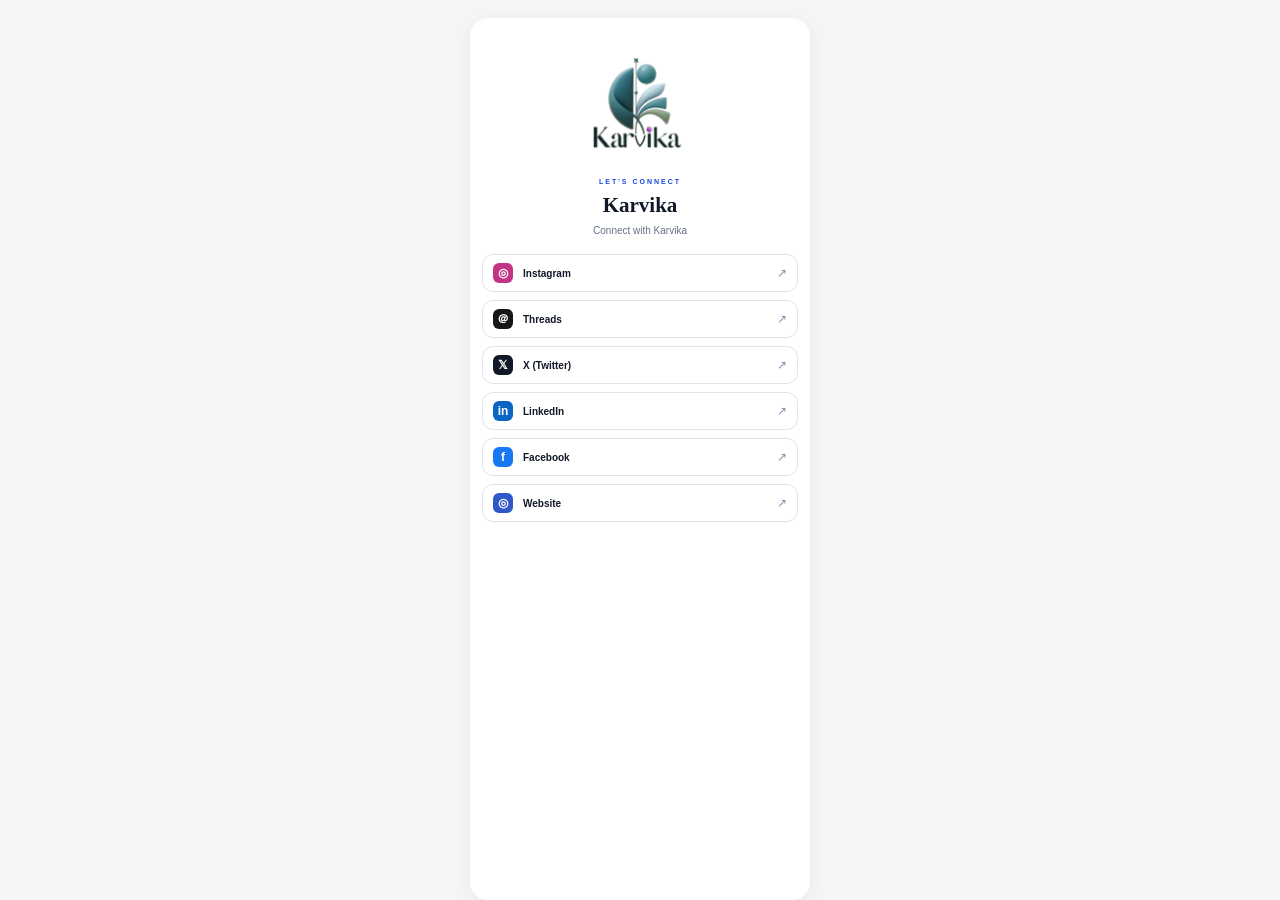
==== connect/index.html @ 9e691771 "Add files via upload" ====
<!doctype html>
<html lang="en">
<head>
  <meta charset="utf-8">
  <meta name="viewport" content="width=device-width, initial-scale=1">
  <meta name="theme-color" content="#ffffff">
  <title>Karvika | Let's Connect</title>
  <link rel="stylesheet" href="styles.css">
</head>
<body>
  <main class="card">
    <img class="logo" src="karvika-logo.png" alt="Karvika">
    <p class="eyebrow">LET'S CONNECT</p>
    <h1>Karvika</h1>
    <p class="subtitle">Connect with Karvika</p>
    <nav class="links" aria-label="Karvika social links">
      <a href="https://www.instagram.com/karvika.official" target="_blank" rel="noopener noreferrer"><span class="ico instagram">◎</span><span>Instagram</span><span class="arrow">↗</span></a>
      <a href="https://www.threads.com/@karvika.official" target="_blank" rel="noopener noreferrer"><span class="ico threads">＠</span><span>Threads</span><span class="arrow">↗</span></a>
      <a href="https://x.com/Karvika_" target="_blank" rel="noopener noreferrer"><span class="ico x">𝕏</span><span>X (Twitter)</span><span class="arrow">↗</span></a>
      <a href="https://www.linkedin.com/company/karvika" target="_blank" rel="noopener noreferrer"><span class="ico linkedin">in</span><span>LinkedIn</span><span class="arrow">↗</span></a>
      <a href="https://www.facebook.com/profile.php?id=61595222813135" target="_blank" rel="noopener noreferrer"><span class="ico facebook">f</span><span>Facebook</span><span class="arrow">↗</span></a>
      <a href="https://www.karvika.in/" target="_blank" rel="noopener noreferrer"><span class="ico website">◎</span><span>Website</span><span class="arrow">↗</span></a>
    </nav>
  </main>
</body>
</html>
---- connect/styles.css ----
*{box-sizing:border-box}
html,body{margin:0;min-height:100%;font-family:Arial,Helvetica,sans-serif;color:#101b2d}
body{background:#f5f6f8;display:flex;justify-content:center;padding:0 10px}
.card{width:100%;max-width:340px;min-height:100vh;background:#fff;border-radius:0 0 18px 18px;padding:26px 12px 24px;text-align:center}
.logo{display:block;width:118px;height:118px;object-fit:contain;margin:0 auto 16px}
.eyebrow{font-size:7px;letter-spacing:2px;font-weight:700;color:#1749df;margin:0 0 8px}
h1{font-family:Georgia,'Times New Roman',serif;font-size:21px;margin:0 0 7px;color:#111827}
.subtitle{font-size:10px;color:#667085;margin:0 0 18px}
.links{display:flex;flex-direction:column;gap:8px}
.links a{height:38px;border:1px solid #dfe4ed;border-radius:11px;display:flex;align-items:center;text-decoration:none;color:#111827;font-size:10px;font-weight:600;text-align:left;padding:0 10px;gap:10px}
.ico{width:20px;height:20px;border-radius:6px;color:#fff;display:grid;place-items:center;font-size:12px;font-weight:700;flex:none}
.instagram{background:#c13584}.threads{background:#171717}.x{background:#111827}.linkedin{background:#0a66c2}.facebook{background:#1877f2}.website{background:#3158c9}
.arrow{margin-left:auto;color:#8190b0;font-size:12px;font-weight:400}
@media(min-width:500px){body{padding-top:18px}.card{min-height:calc(100vh - 18px);border-radius:18px;box-shadow:0 4px 24px rgba(16,24,40,.06)}}
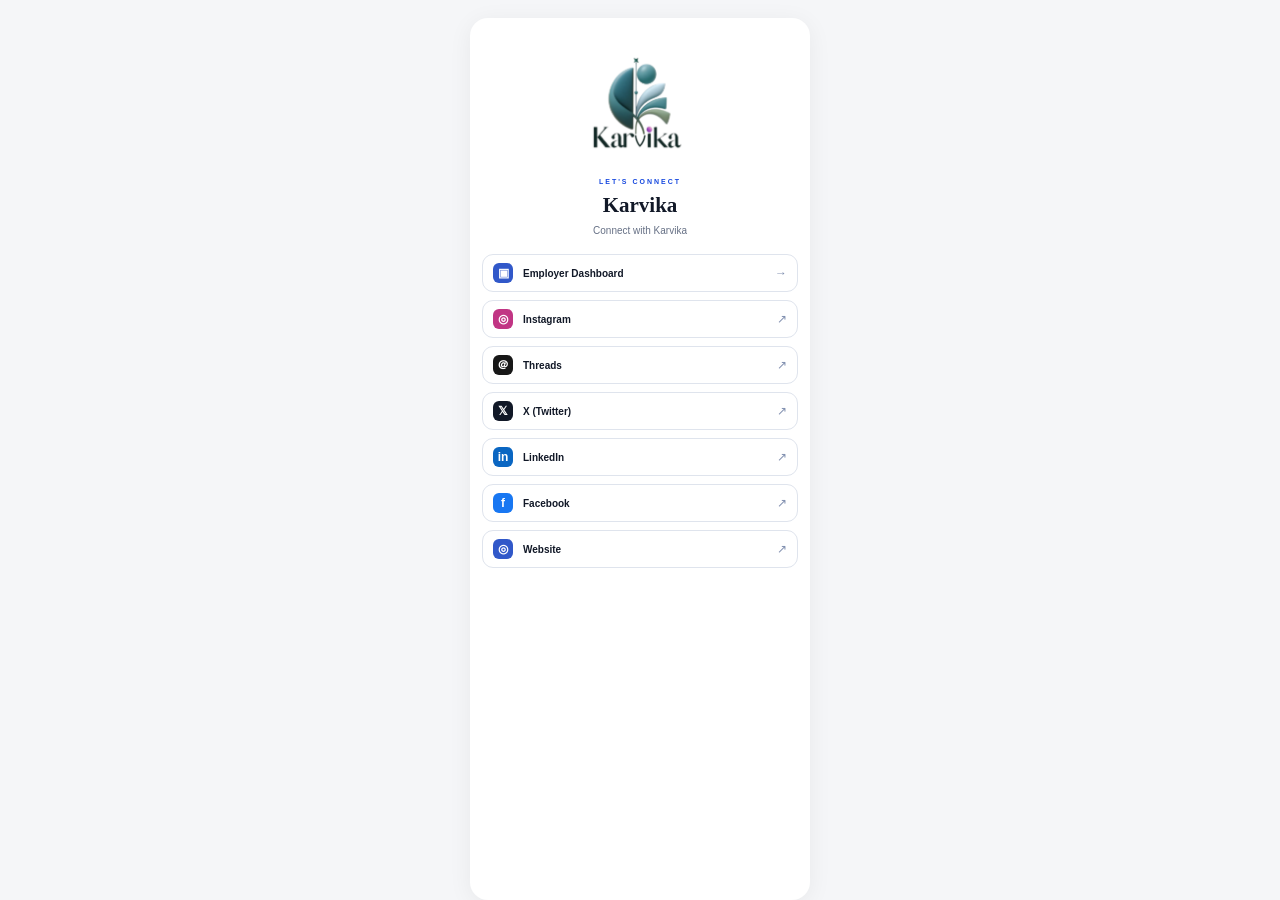
==== commit 696fc80e: "Add employer workspace, setup approval flow, and Supabase connection" ====
--- a/connect/index.html
+++ b/connect/index.html
@@ -14,6 +14,7 @@
     <h1>Karvika</h1>
     <p class="subtitle">Connect with Karvika</p>
     <nav class="links" aria-label="Karvika social links">
+      <a href="../employer/"><span class="ico website">▣</span><span>Employer Dashboard</span><span class="arrow">→</span></a>
       <a href="https://www.instagram.com/karvika.official" target="_blank" rel="noopener noreferrer"><span class="ico instagram">◎</span><span>Instagram</span><span class="arrow">↗</span></a>
       <a href="https://www.threads.com/@karvika.official" target="_blank" rel="noopener noreferrer"><span class="ico threads">＠</span><span>Threads</span><span class="arrow">↗</span></a>
       <a href="https://x.com/Karvika_" target="_blank" rel="noopener noreferrer"><span class="ico x">𝕏</span><span>X (Twitter)</span><span class="arrow">↗</span></a>
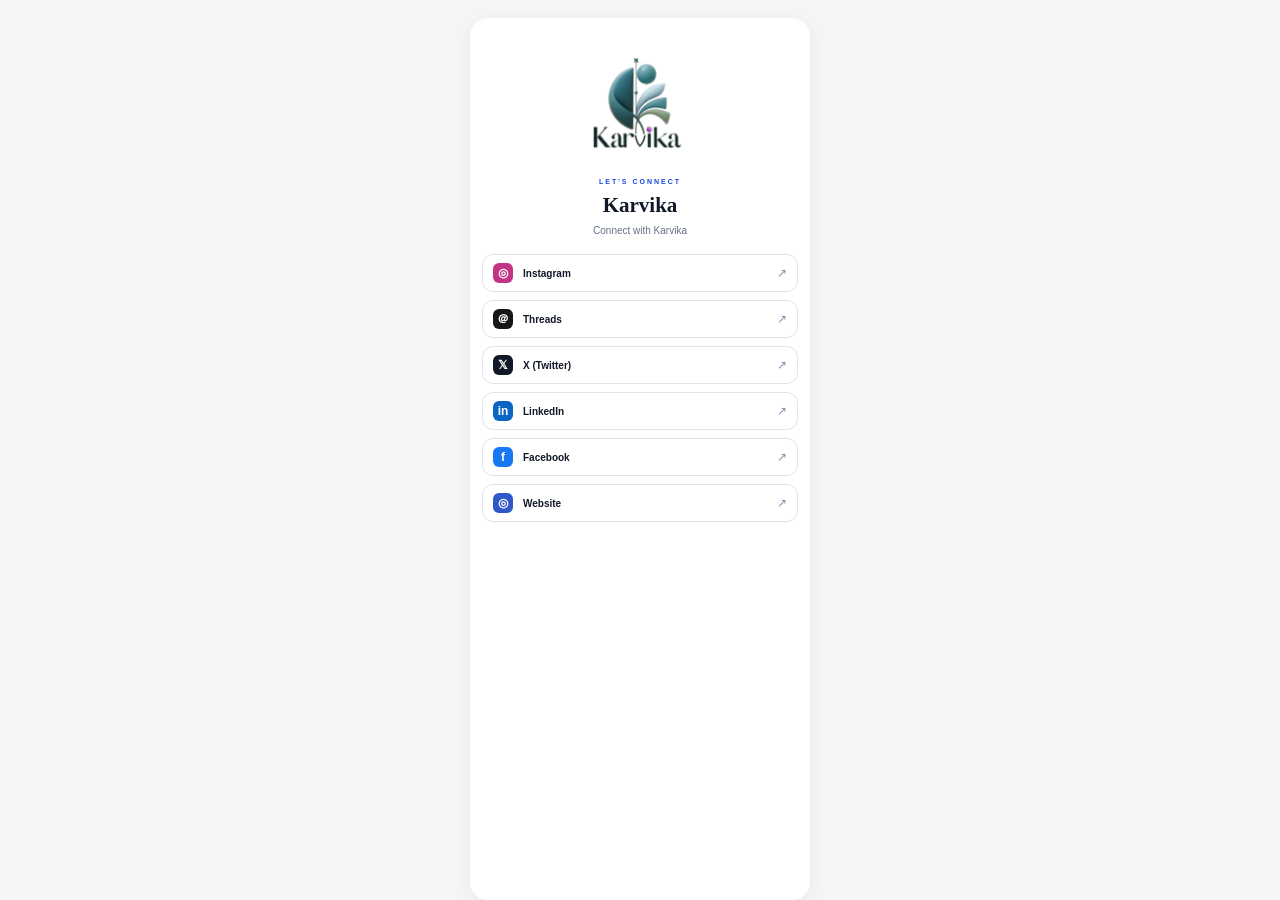
==== commit 4a9c71be: "Remove HRMS workspace moved to Pratik-KS/karvika_HRMS" ====
--- a/connect/index.html
+++ b/connect/index.html
@@ -14,7 +14,6 @@
     <h1>Karvika</h1>
     <p class="subtitle">Connect with Karvika</p>
     <nav class="links" aria-label="Karvika social links">
-      <a href="../employer/"><span class="ico website">▣</span><span>Employer Dashboard</span><span class="arrow">→</span></a>
       <a href="https://www.instagram.com/karvika.official" target="_blank" rel="noopener noreferrer"><span class="ico instagram">◎</span><span>Instagram</span><span class="arrow">↗</span></a>
       <a href="https://www.threads.com/@karvika.official" target="_blank" rel="noopener noreferrer"><span class="ico threads">＠</span><span>Threads</span><span class="arrow">↗</span></a>
       <a href="https://x.com/Karvika_" target="_blank" rel="noopener noreferrer"><span class="ico x">𝕏</span><span>X (Twitter)</span><span class="arrow">↗</span></a>
